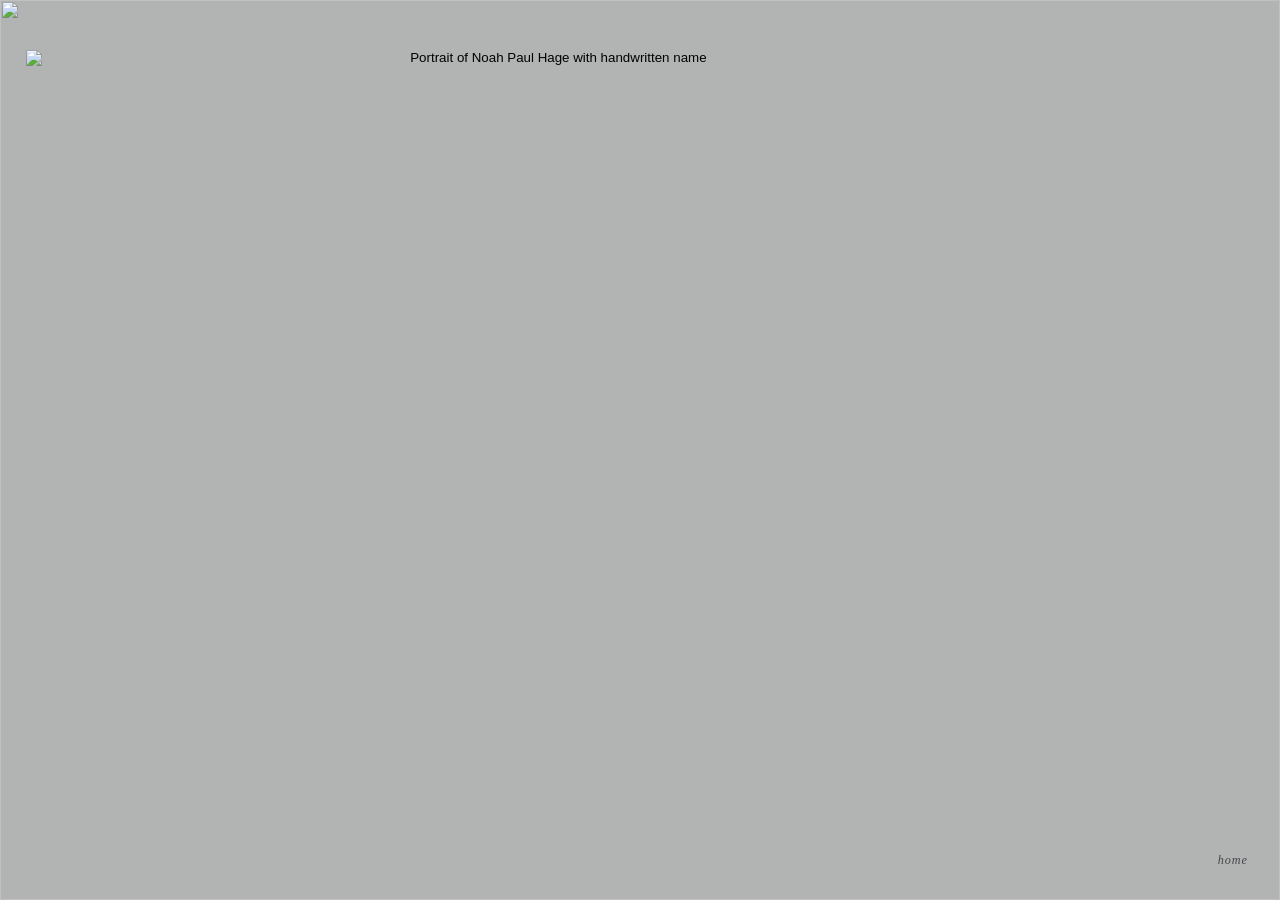
==== aboutme/index.html @ d26e61d9 "Add About Me archive page" ====
<!doctype html>
<html lang="en">
  <head>
    <meta charset="UTF-8" />
    <meta name="viewport" content="width=device-width, initial-scale=1" />
    <meta name="description" content="About Noah Paul Hage." />
    <title>About — Noah Paul Hage</title>
    <link rel="icon" href="../favicon-bridgeig.png" type="image/png" sizes="512x512" />
    <link rel="shortcut icon" href="../favicon-bridgeig.png" type="image/png" />
    <link rel="apple-touch-icon" href="../favicon-bridgeig.png" />
    <link rel="stylesheet" href="about.css" />
  </head>
  <body>
    <main class="about-scene" aria-label="About Noah Paul Hage">
      <img class="about-scene__background" src="../images/about/about-me-background.png" alt="" aria-hidden="true" />

      <button class="about-portrait" type="button" aria-haspopup="dialog" aria-controls="about-card" aria-expanded="false">
        <img src="../images/about/noah-face.png" alt="Portrait of Noah Paul Hage with handwritten name" />
      </button>

      <a class="about-home" href="../" data-page-link>home</a>

      <div class="about-card-layer" data-card-layer hidden>
        <section class="about-card" id="about-card" role="dialog" aria-modal="true" aria-labelledby="about-card-name" tabindex="-1">
          <button class="about-card__close" type="button" aria-label="Close about card">×</button>
          <div class="about-card__content" data-about-card></div>
        </section>
      </div>
    </main>
    <script src="about-data.js"></script>
    <script src="about.js"></script>
    <script src="../site-transition.js"></script>
  </body>
</html>
---- aboutme/about.css ----
* { box-sizing: border-box; }

html, body { width: 100%; min-width: 320px; min-height: 100%; margin: 0; }

body { overflow: hidden; color: #3e3a3e; font-family: Georgia, "Times New Roman", serif; }

.about-scene {
  position: relative;
  min-height: 100svh;
  overflow: hidden;
  isolation: isolate;
  background: #b2b4b4;
  animation: about-page-in 560ms ease both;
  transition: opacity 420ms ease;
}

html.page-leaving .about-scene { opacity: 0; }

.about-scene__background {
  position: absolute;
  z-index: -2;
  inset: 0;
  display: block;
  width: 100%;
  height: 100%;
  object-fit: cover;
  object-position: center;
  pointer-events: none;
  user-select: none;
}

.about-scene::after {
  position: absolute;
  z-index: 2;
  inset: 0;
  content: "";
  pointer-events: none;
  background: rgba(53, 47, 50, 0);
  transition: background 180ms ease;
}

.about-scene.is-card-open::after { background: rgba(53, 47, 50, .15); }

.about-portrait {
  position: absolute;
  z-index: 1;
  top: clamp(.75rem, 5.5svh, 4rem);
  left: clamp(.5rem, 2vw, 2rem);
  display: block;
  width: min(82vw, 68rem);
  margin: 0;
  padding: 0;
  border: 0;
  background: transparent;
  cursor: pointer;
  transition: opacity 180ms ease, transform 220ms ease;
}

.about-portrait img { display: block; width: 100%; height: auto; }
.about-portrait:hover { opacity: .98; transform: scale(1.012); }
.about-portrait:focus-visible, .about-home:focus-visible, .about-card__close:focus-visible, .about-card__contact a:focus-visible { outline: 1px solid #413b42; outline-offset: 5px; }

.about-home {
  position: absolute;
  z-index: 3;
  right: clamp(1rem, 2.5vw, 2.5rem);
  bottom: clamp(1rem, 2.5vw, 2.5rem);
  color: rgba(45, 43, 47, .8);
  font-size: .76rem;
  font-style: italic;
  letter-spacing: .08em;
  text-decoration: none;
  transition: opacity 180ms ease;
}

.about-home:hover { opacity: .6; }

.about-card-layer {
  position: absolute;
  z-index: 4;
  inset: 0;
  display: grid;
  align-items: center;
  justify-items: end;
  padding: clamp(1rem, 7vw, 7rem);
  pointer-events: auto;
  opacity: 0;
  transition: opacity 180ms ease;
}

.about-card-layer[hidden] { display: none; }
.about-card-layer.is-open { opacity: 1; }

.about-card {
  position: relative;
  width: min(27rem, 88vw);
  max-height: min(76svh, 49rem);
  overflow: auto;
  padding: clamp(1.7rem, 3vw, 2.6rem);
  border: 1px solid rgba(86, 75, 72, .45);
  color: #4a4245;
  background-color: #f3eee3;
  background-image: radial-gradient(rgba(98, 83, 73, .09) .45px, transparent .8px), linear-gradient(110deg, rgba(255, 255, 255, .45), rgba(225, 215, 199, .14));
  background-size: 5px 5px, auto;
  box-shadow: 0 3px 20px rgba(48, 43, 45, .16);
  transform: translateY(.75rem);
  transition: transform 180ms ease;
}

.about-card-layer.is-open .about-card { transform: translateY(0); }
.about-card__content > header { margin: 0 0 1.5rem; padding: 0 1.25rem .9rem 0; border-bottom: 1px solid rgba(86, 75, 72, .42); }
.about-card h1 { margin: 0; font-size: clamp(1.55rem, 3vw, 2.15rem); font-weight: 400; letter-spacing: .015em; }
.about-card header p { margin: .35rem 0 0; color: #75646a; font-size: .78rem; font-style: italic; letter-spacing: .06em; }
.about-card section { margin: 1.1rem 0 0; }
.about-card h2 { margin: 0 0 .28rem; color: #78666c; font-size: .7rem; font-weight: 400; letter-spacing: .13em; text-transform: uppercase; }
.about-card section p { margin: 0; font-size: .93rem; line-height: 1.5; }
.about-card__meta { margin: .8rem 0 0; font-size: .82rem; line-height: 1.4; }
.about-card__meta span { display: inline-block; min-width: 5.8rem; color: #78666c; font-size: .65rem; letter-spacing: .11em; text-transform: uppercase; }
.about-card__close { position: absolute; top: .75rem; right: .8rem; padding: .15rem; border: 0; color: #62565a; background: transparent; font: 1.3rem/1 Arial, sans-serif; cursor: pointer; }
.about-card__contact { display: flex; flex-wrap: wrap; gap: .45rem 1rem; margin-top: 1.3rem; padding-top: .9rem; border-top: 1px solid rgba(86, 75, 72, .35); }
.about-card__contact a { color: #5a4b51; font-size: .78rem; font-style: italic; text-decoration-color: rgba(90, 75, 81, .55); text-underline-offset: .18rem; }

@keyframes about-page-in { from { opacity: 0; } to { opacity: 1; } }

@media (max-aspect-ratio: 4 / 5) {
  .about-scene__background { object-position: 46% center; }
  .about-portrait { top: clamp(2rem, 8svh, 4rem); left: -1.25rem; width: 145vw; }
  .about-home { right: 1rem; bottom: 1rem; }
  .about-card-layer { align-items: end; justify-items: center; padding: 1rem 6vw 5svh; }
  .about-card { width: 100%; max-height: 67svh; }
}

@media (prefers-reduced-motion: reduce) {
  .about-scene, .about-scene::after, .about-portrait, .about-card-layer, .about-card, .about-home { animation: none; transition: none; }
}
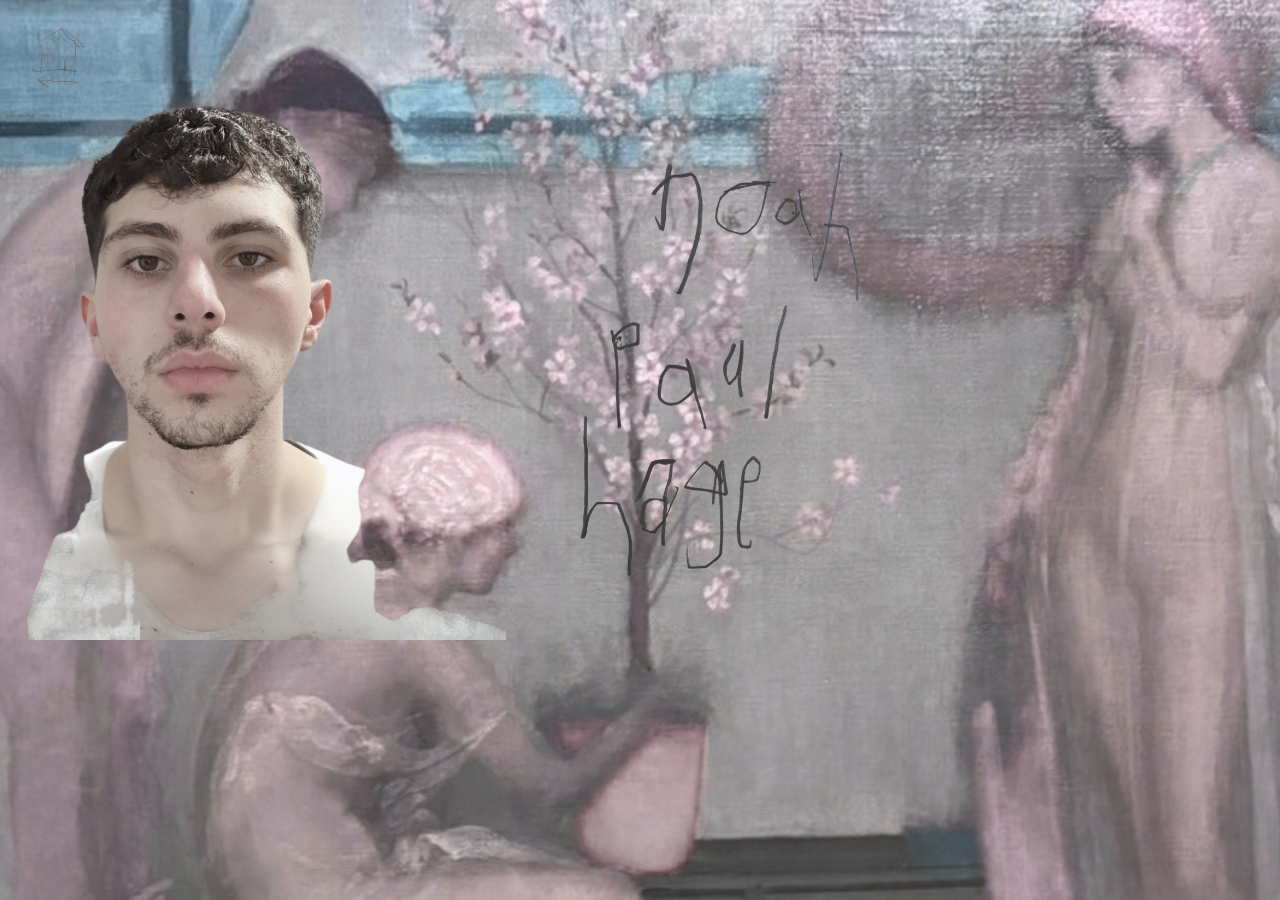
==== commit 075404be: "Add About Me return home button" ====
--- a/aboutme/index.html
+++ b/aboutme/index.html
@@ -18,7 +18,9 @@
         <img src="../images/about/noah-face.png" alt="Portrait of Noah Paul Hage with handwritten name" />
       </button>
 
-      <a class="about-home" href="../" data-page-link>home</a>
+      <a class="about-home" href="../" aria-label="Return to homepage" data-page-link>
+        <img src="../images/return-home-button.png" alt="" />
+      </a>
 
       <div class="about-card-layer" data-card-layer hidden>
         <section class="about-card" id="about-card" role="dialog" aria-modal="true" aria-labelledby="about-card-name" tabindex="-1">
--- a/aboutme/about.css
+++ b/aboutme/about.css
@@ -63,17 +63,15 @@
 .about-home {
   position: absolute;
   z-index: 3;
-  right: clamp(1rem, 2.5vw, 2.5rem);
-  bottom: clamp(1rem, 2.5vw, 2.5rem);
-  color: rgba(45, 43, 47, .8);
-  font-size: .76rem;
-  font-style: italic;
-  letter-spacing: .08em;
-  text-decoration: none;
-  transition: opacity 180ms ease;
+  top: 1.6rem;
+  left: 1.6rem;
+  display: block;
+  width: clamp(3rem, 5vw, 4.5rem);
+  transition: opacity 180ms ease, transform 180ms ease;
 }
 
-.about-home:hover { opacity: .6; }
+.about-home img { display: block; width: 100%; height: auto; }
+.about-home:hover { opacity: .94; transform: scale(1.02); }
 
 .about-card-layer {
   position: absolute;
@@ -125,7 +123,7 @@
 @media (max-aspect-ratio: 4 / 5) {
   .about-scene__background { object-position: 46% center; }
   .about-portrait { top: clamp(2rem, 8svh, 4rem); left: -1.25rem; width: 145vw; }
-  .about-home { right: 1rem; bottom: 1rem; }
+  .about-home { top: 1rem; left: 1rem; width: 3.5rem; }
   .about-card-layer { align-items: end; justify-items: center; padding: 1rem 6vw 5svh; }
   .about-card { width: 100%; max-height: 67svh; }
 }
